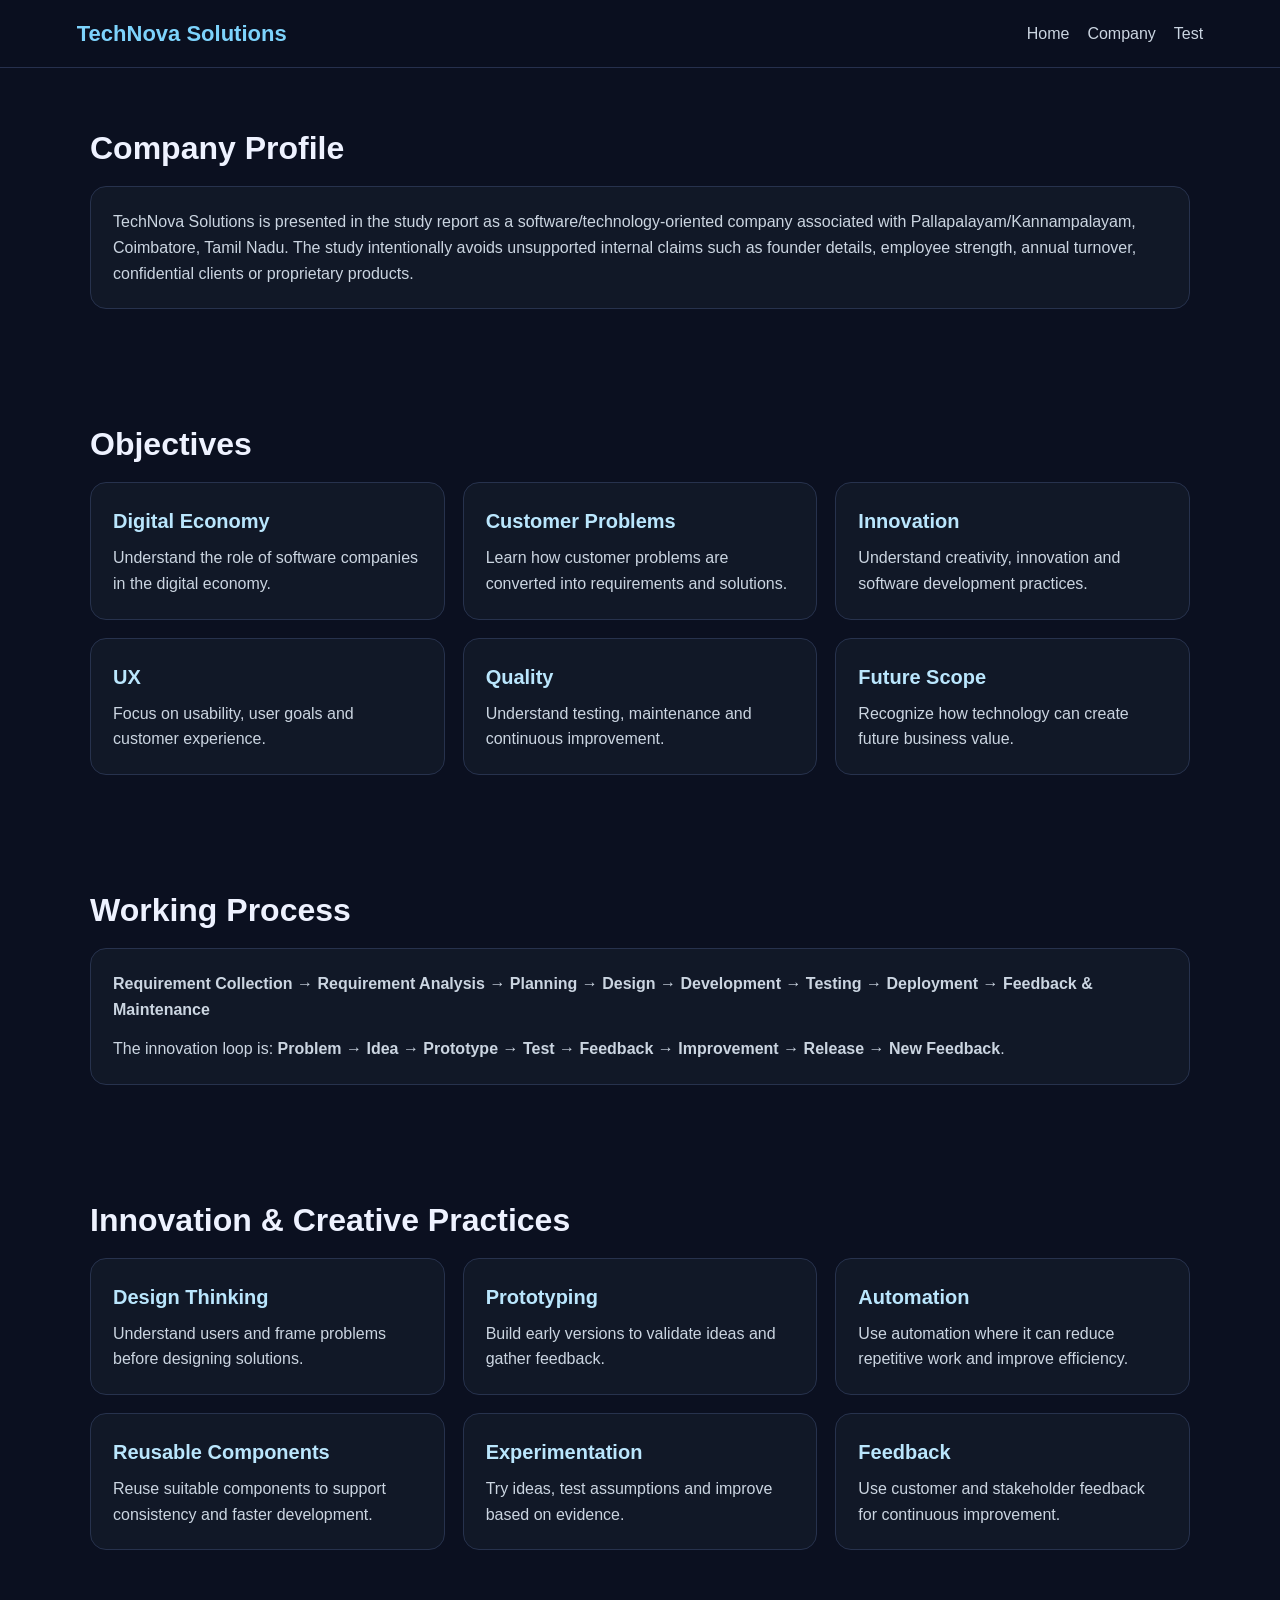
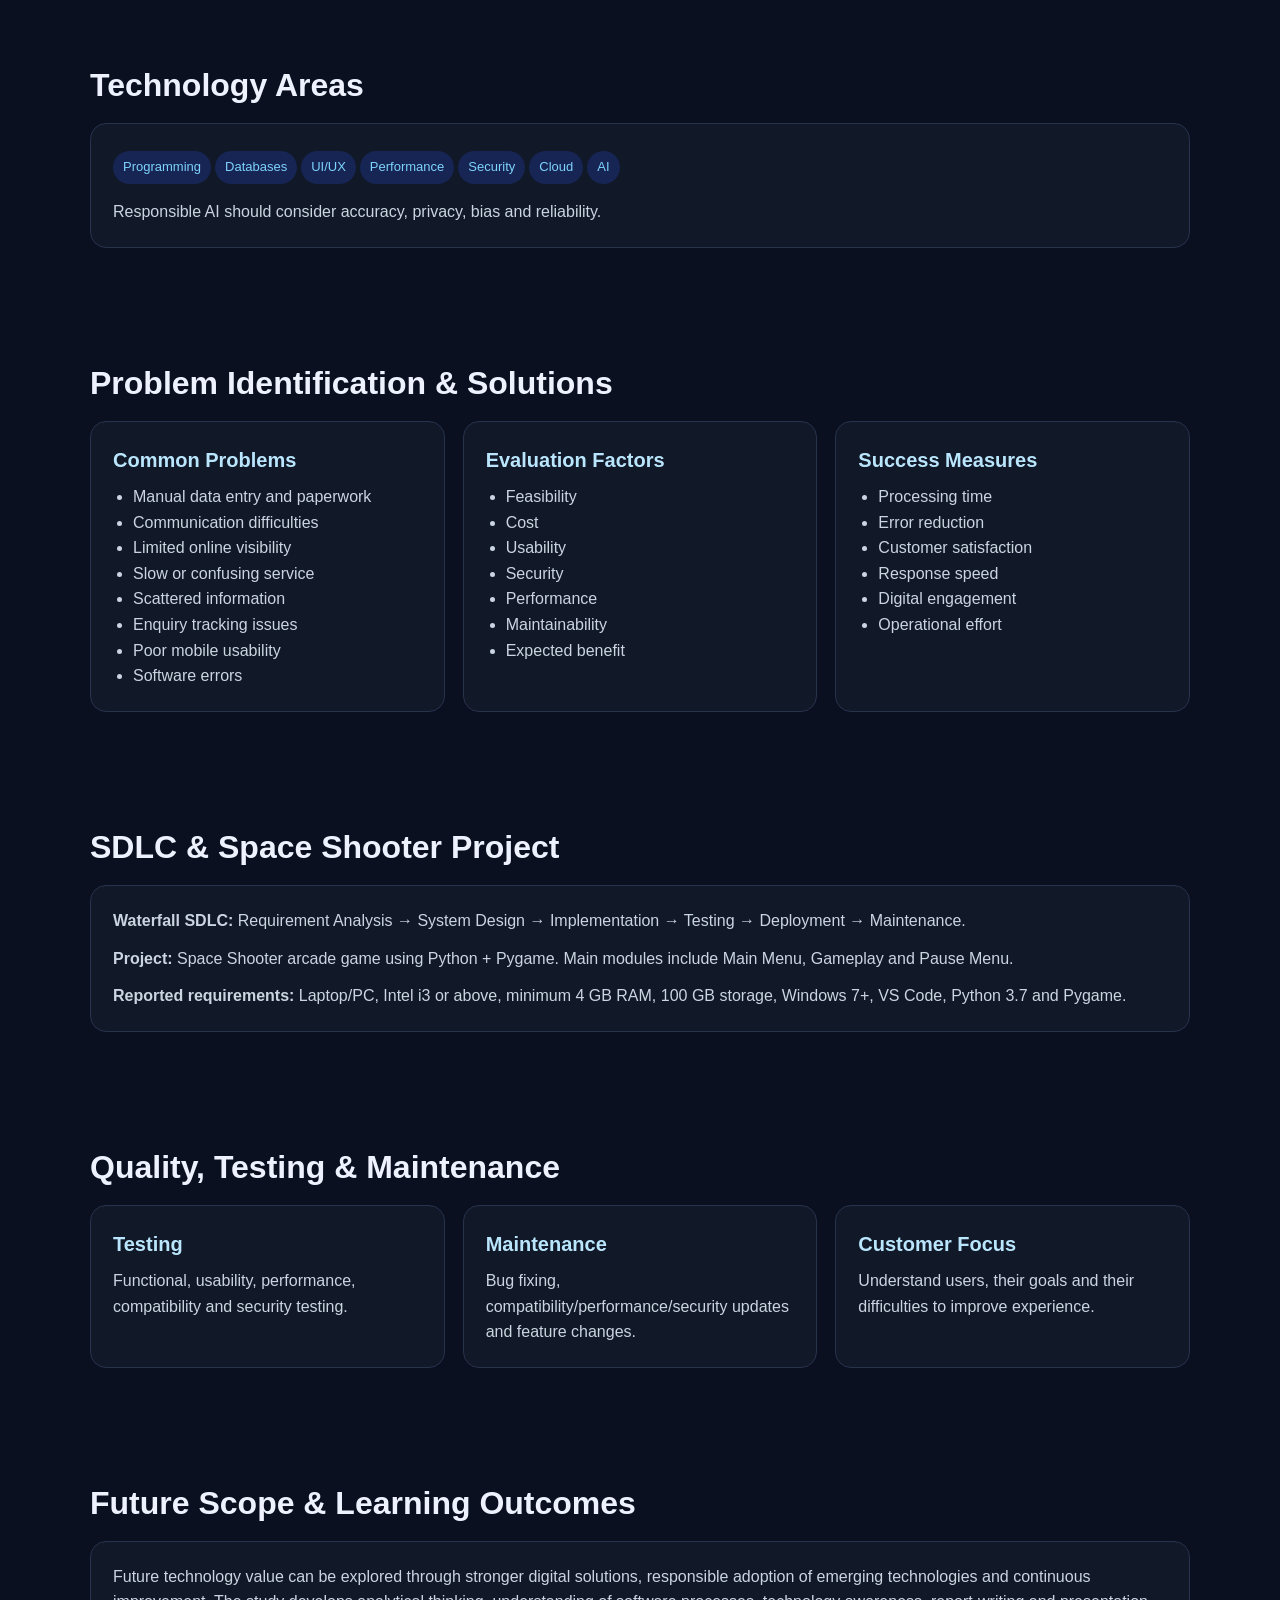
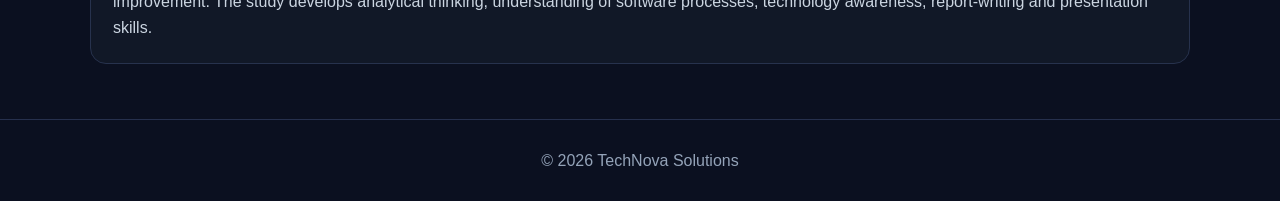
==== about.html @ 739c8f69 "Add files via upload" ====
<!doctype html><html><head><meta charset="utf-8"><meta name="viewport" content="width=device-width,initial-scale=1"><title>About | TechNova Solutions</title><link rel="stylesheet" href="style.css"></head><body>
<nav><a class="logo" href="index.html">TechNova Solutions</a><div class="navlinks">
<a href="index.html">Home</a><a href="about.html">Company</a><a href="test.html">Test</a></div></nav><section><div class="container"><h2>Company Profile</h2><div class="card"><p>TechNova Solutions is presented in the study report as a software/technology-oriented company associated with Pallapalayam/Kannampalayam, Coimbatore, Tamil Nadu. The study intentionally avoids unsupported internal claims such as founder details, employee strength, annual turnover, confidential clients or proprietary products.</p></div></div></section>
<section><div class="container"><h2>Objectives</h2><div class="grid">
<div class="card"><h3>Digital Economy</h3><p>Understand the role of software companies in the digital economy.</p></div>
<div class="card"><h3>Customer Problems</h3><p>Learn how customer problems are converted into requirements and solutions.</p></div>
<div class="card"><h3>Innovation</h3><p>Understand creativity, innovation and software development practices.</p></div>
<div class="card"><h3>UX</h3><p>Focus on usability, user goals and customer experience.</p></div>
<div class="card"><h3>Quality</h3><p>Understand testing, maintenance and continuous improvement.</p></div>
<div class="card"><h3>Future Scope</h3><p>Recognize how technology can create future business value.</p></div>
</div></div></section>
<section><div class="container"><h2>Working Process</h2><div class="card"><p><b>Requirement Collection → Requirement Analysis → Planning → Design → Development → Testing → Deployment → Feedback & Maintenance</b></p><p style="margin-top:14px">The innovation loop is: <b>Problem → Idea → Prototype → Test → Feedback → Improvement → Release → New Feedback</b>.</p></div></div></section>
<section><div class="container"><h2>Innovation & Creative Practices</h2><div class="grid">
<div class="card"><h3>Design Thinking</h3><p>Understand users and frame problems before designing solutions.</p></div>
<div class="card"><h3>Prototyping</h3><p>Build early versions to validate ideas and gather feedback.</p></div>
<div class="card"><h3>Automation</h3><p>Use automation where it can reduce repetitive work and improve efficiency.</p></div>
<div class="card"><h3>Reusable Components</h3><p>Reuse suitable components to support consistency and faster development.</p></div>
<div class="card"><h3>Experimentation</h3><p>Try ideas, test assumptions and improve based on evidence.</p></div>
<div class="card"><h3>Feedback</h3><p>Use customer and stakeholder feedback for continuous improvement.</p></div>
</div></div></section>
<section><div class="container"><h2>Technology Areas</h2><div class="card"><span class="badge">Programming</span><span class="badge">Databases</span><span class="badge">UI/UX</span><span class="badge">Performance</span><span class="badge">Security</span><span class="badge">Cloud</span><span class="badge">AI</span><p style="margin-top:15px">Responsible AI should consider accuracy, privacy, bias and reliability.</p></div></div></section>
<section><div class="container"><h2>Problem Identification & Solutions</h2><div class="grid">
<div class="card"><h3>Common Problems</h3><ul><li>Manual data entry and paperwork</li><li>Communication difficulties</li><li>Limited online visibility</li><li>Slow or confusing service</li><li>Scattered information</li><li>Enquiry tracking issues</li><li>Poor mobile usability</li><li>Software errors</li></ul></div>
<div class="card"><h3>Evaluation Factors</h3><ul><li>Feasibility</li><li>Cost</li><li>Usability</li><li>Security</li><li>Performance</li><li>Maintainability</li><li>Expected benefit</li></ul></div>
<div class="card"><h3>Success Measures</h3><ul><li>Processing time</li><li>Error reduction</li><li>Customer satisfaction</li><li>Response speed</li><li>Digital engagement</li><li>Operational effort</li></ul></div>
</div></div></section>
<section><div class="container"><h2>SDLC & Space Shooter Project</h2><div class="card"><p><b>Waterfall SDLC:</b> Requirement Analysis → System Design → Implementation → Testing → Deployment → Maintenance.</p><p style="margin-top:12px"><b>Project:</b> Space Shooter arcade game using Python + Pygame. Main modules include Main Menu, Gameplay and Pause Menu.</p><p style="margin-top:12px"><b>Reported requirements:</b> Laptop/PC, Intel i3 or above, minimum 4 GB RAM, 100 GB storage, Windows 7+, VS Code, Python 3.7 and Pygame.</p></div></div></section>
<section><div class="container"><h2>Quality, Testing & Maintenance</h2><div class="grid"><div class="card"><h3>Testing</h3><p>Functional, usability, performance, compatibility and security testing.</p></div><div class="card"><h3>Maintenance</h3><p>Bug fixing, compatibility/performance/security updates and feature changes.</p></div><div class="card"><h3>Customer Focus</h3><p>Understand users, their goals and their difficulties to improve experience.</p></div></div></div></section>
<section><div class="container"><h2>Future Scope & Learning Outcomes</h2><div class="card"><p>Future technology value can be explored through stronger digital solutions, responsible adoption of emerging technologies and continuous improvement. The study develops analytical thinking, understanding of software processes, technology awareness, report-writing and presentation skills.</p></div></div></section>
<footer>© 2026 TechNova Solutions</footer></body></html>
---- style.css ----
*{box-sizing:border-box;margin:0;padding:0}
body{font-family:Arial,Helvetica,sans-serif;background:#0b1020;color:#eef2ff;line-height:1.6}
a{text-decoration:none;color:inherit}
nav{position:sticky;top:0;z-index:10;background:rgba(11,16,32,.95);border-bottom:1px solid #26304d;padding:16px 6%;display:flex;justify-content:space-between;align-items:center}
.logo{font-size:22px;font-weight:800;color:#7dd3fc}.navlinks{display:flex;gap:18px;flex-wrap:wrap}.navlinks a{color:#cbd5e1}.navlinks a:hover{color:#7dd3fc}
.container{width:min(1100px,92%);margin:auto}.hero{padding:85px 0 65px;background:linear-gradient(135deg,#111936,#172554 55%,#0f172a)}
.hero h1{font-size:clamp(38px,7vw,68px);line-height:1.05;margin-bottom:18px}.hero p{max-width:760px;color:#cbd5e1;font-size:18px}
.btn{display:inline-block;margin-top:24px;padding:13px 20px;border-radius:10px;background:#38bdf8;color:#06111c;font-weight:700;border:0;cursor:pointer}.btn.secondary{background:#1e293b;color:#e2e8f0;margin-left:8px}
section{padding:55px 0}.grid{display:grid;grid-template-columns:repeat(3,1fr);gap:18px}.card{background:#111827;border:1px solid #27324d;border-radius:16px;padding:22px}.card h3{margin-bottom:8px;color:#bae6fd}.card p,.card li{color:#cbd5e1}.card ul{padding-left:20px}
h2{font-size:32px;margin-bottom:12px}h3{font-size:20px}
.badge{display:inline-block;padding:6px 10px;border-radius:999px;background:#172554;color:#7dd3fc;font-size:13px;margin:5px 4px 0 0}
form{background:#111827;border:1px solid #27324d;padding:24px;border-radius:16px;max-width:760px;margin:auto}
label{display:block;margin:14px 0 6px;font-weight:700}input,select{width:100%;padding:12px;border-radius:9px;border:1px solid #334155;background:#0f172a;color:#fff}
.question{padding:18px 0;border-bottom:1px solid #29354f}.question p{font-weight:700;margin-bottom:10px}.option{display:block;margin:8px 0;color:#cbd5e1}.option input{width:auto;margin-right:8px}
.notice{background:#172554;border:1px solid #31507a;padding:14px;border-radius:10px;margin:15px 0;color:#dbeafe}
footer{border-top:1px solid #26304d;padding:28px 0;color:#94a3b8;text-align:center}
@media(max-width:800px){.grid{grid-template-columns:1fr 1fr}.navlinks{gap:10px;font-size:14px}}
@media(max-width:560px){.grid{grid-template-columns:1fr}.hero{padding:60px 0}.btn.secondary{margin-left:0}.navlinks{display:none}}
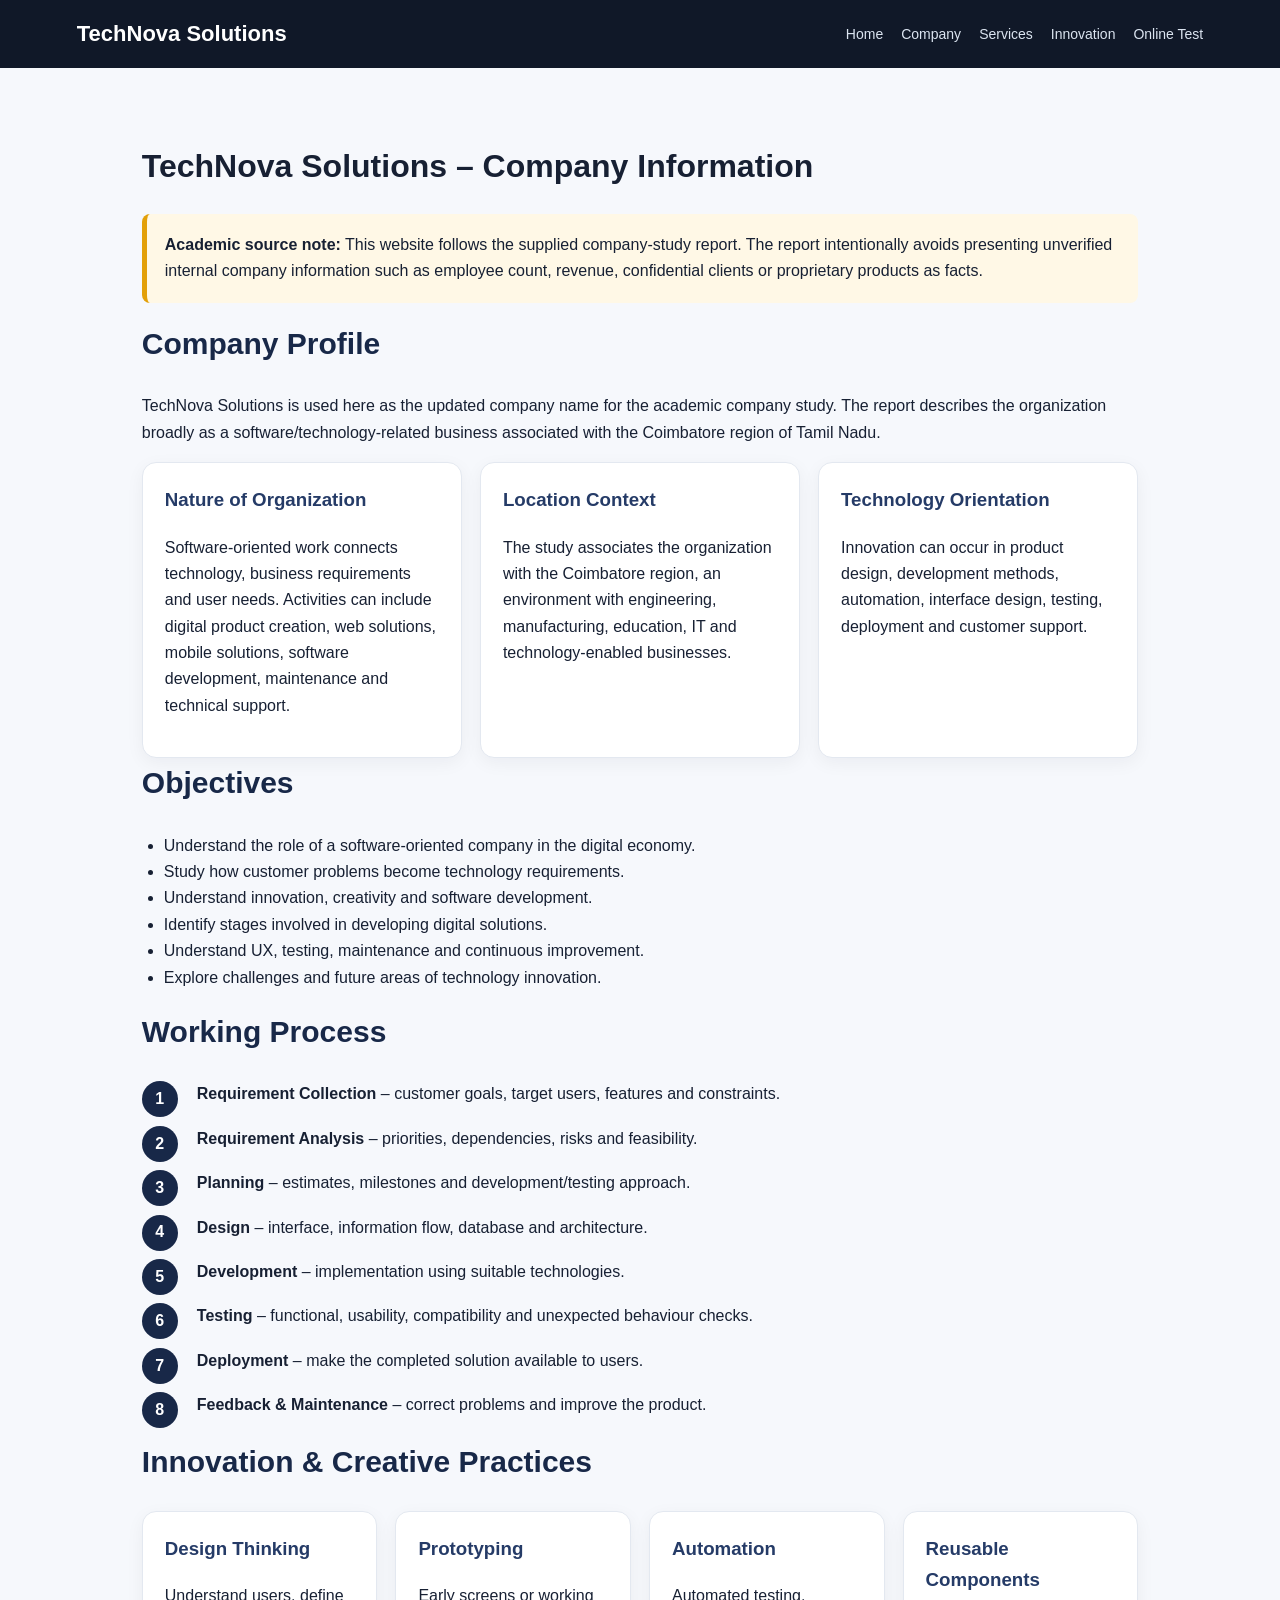
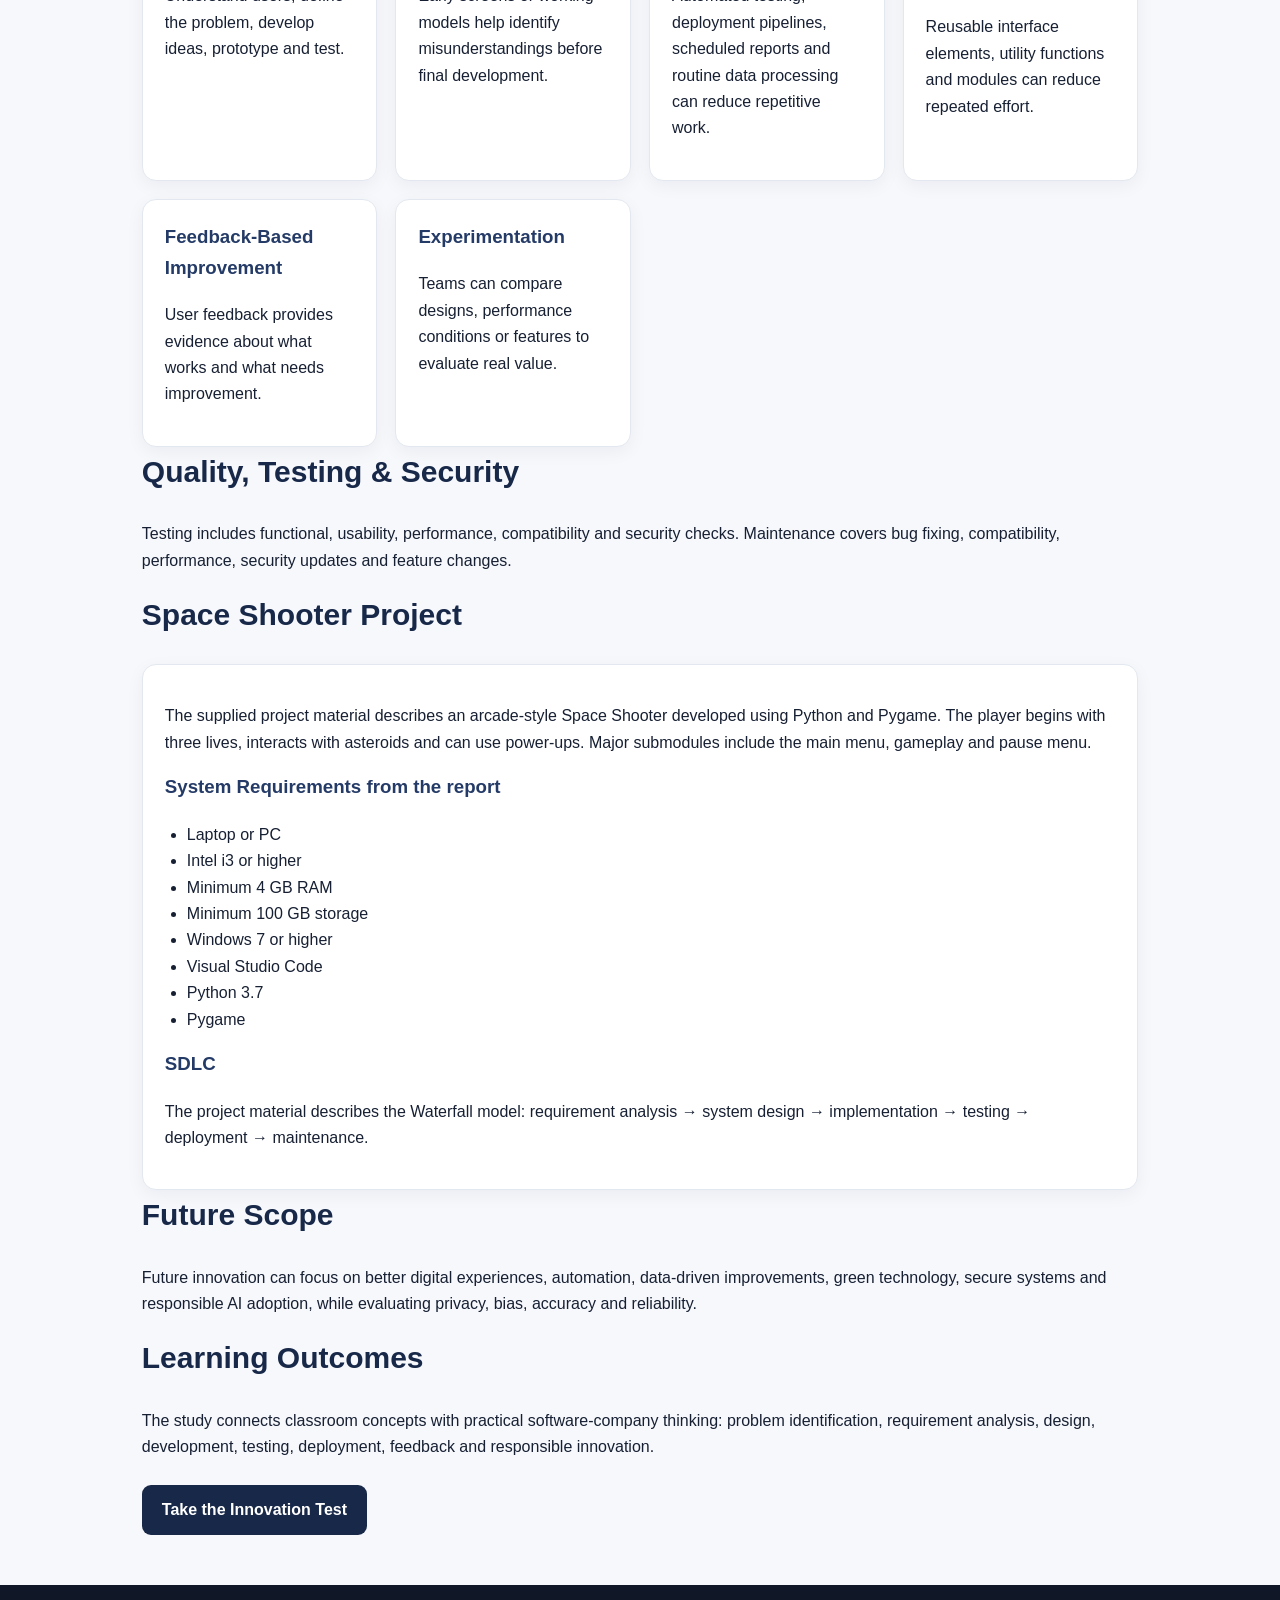
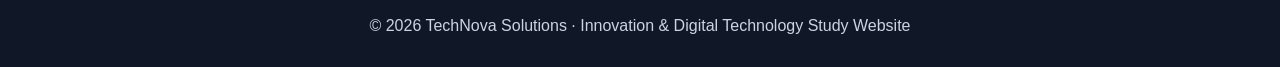
==== commit 71abf631: "Add files via upload" ====
--- a/about.html
+++ b/about.html
@@ -1,30 +1 @@
-<!doctype html><html><head><meta charset="utf-8"><meta name="viewport" content="width=device-width,initial-scale=1"><title>About | TechNova Solutions</title><link rel="stylesheet" href="style.css"></head><body>
-<nav><a class="logo" href="index.html">TechNova Solutions</a><div class="navlinks">
-<a href="index.html">Home</a><a href="about.html">Company</a><a href="test.html">Test</a></div></nav><section><div class="container"><h2>Company Profile</h2><div class="card"><p>TechNova Solutions is presented in the study report as a software/technology-oriented company associated with Pallapalayam/Kannampalayam, Coimbatore, Tamil Nadu. The study intentionally avoids unsupported internal claims such as founder details, employee strength, annual turnover, confidential clients or proprietary products.</p></div></div></section>
-<section><div class="container"><h2>Objectives</h2><div class="grid">
-<div class="card"><h3>Digital Economy</h3><p>Understand the role of software companies in the digital economy.</p></div>
-<div class="card"><h3>Customer Problems</h3><p>Learn how customer problems are converted into requirements and solutions.</p></div>
-<div class="card"><h3>Innovation</h3><p>Understand creativity, innovation and software development practices.</p></div>
-<div class="card"><h3>UX</h3><p>Focus on usability, user goals and customer experience.</p></div>
-<div class="card"><h3>Quality</h3><p>Understand testing, maintenance and continuous improvement.</p></div>
-<div class="card"><h3>Future Scope</h3><p>Recognize how technology can create future business value.</p></div>
-</div></div></section>
-<section><div class="container"><h2>Working Process</h2><div class="card"><p><b>Requirement Collection → Requirement Analysis → Planning → Design → Development → Testing → Deployment → Feedback & Maintenance</b></p><p style="margin-top:14px">The innovation loop is: <b>Problem → Idea → Prototype → Test → Feedback → Improvement → Release → New Feedback</b>.</p></div></div></section>
-<section><div class="container"><h2>Innovation & Creative Practices</h2><div class="grid">
-<div class="card"><h3>Design Thinking</h3><p>Understand users and frame problems before designing solutions.</p></div>
-<div class="card"><h3>Prototyping</h3><p>Build early versions to validate ideas and gather feedback.</p></div>
-<div class="card"><h3>Automation</h3><p>Use automation where it can reduce repetitive work and improve efficiency.</p></div>
-<div class="card"><h3>Reusable Components</h3><p>Reuse suitable components to support consistency and faster development.</p></div>
-<div class="card"><h3>Experimentation</h3><p>Try ideas, test assumptions and improve based on evidence.</p></div>
-<div class="card"><h3>Feedback</h3><p>Use customer and stakeholder feedback for continuous improvement.</p></div>
-</div></div></section>
-<section><div class="container"><h2>Technology Areas</h2><div class="card"><span class="badge">Programming</span><span class="badge">Databases</span><span class="badge">UI/UX</span><span class="badge">Performance</span><span class="badge">Security</span><span class="badge">Cloud</span><span class="badge">AI</span><p style="margin-top:15px">Responsible AI should consider accuracy, privacy, bias and reliability.</p></div></div></section>
-<section><div class="container"><h2>Problem Identification & Solutions</h2><div class="grid">
-<div class="card"><h3>Common Problems</h3><ul><li>Manual data entry and paperwork</li><li>Communication difficulties</li><li>Limited online visibility</li><li>Slow or confusing service</li><li>Scattered information</li><li>Enquiry tracking issues</li><li>Poor mobile usability</li><li>Software errors</li></ul></div>
-<div class="card"><h3>Evaluation Factors</h3><ul><li>Feasibility</li><li>Cost</li><li>Usability</li><li>Security</li><li>Performance</li><li>Maintainability</li><li>Expected benefit</li></ul></div>
-<div class="card"><h3>Success Measures</h3><ul><li>Processing time</li><li>Error reduction</li><li>Customer satisfaction</li><li>Response speed</li><li>Digital engagement</li><li>Operational effort</li></ul></div>
-</div></div></section>
-<section><div class="container"><h2>SDLC & Space Shooter Project</h2><div class="card"><p><b>Waterfall SDLC:</b> Requirement Analysis → System Design → Implementation → Testing → Deployment → Maintenance.</p><p style="margin-top:12px"><b>Project:</b> Space Shooter arcade game using Python + Pygame. Main modules include Main Menu, Gameplay and Pause Menu.</p><p style="margin-top:12px"><b>Reported requirements:</b> Laptop/PC, Intel i3 or above, minimum 4 GB RAM, 100 GB storage, Windows 7+, VS Code, Python 3.7 and Pygame.</p></div></div></section>
-<section><div class="container"><h2>Quality, Testing & Maintenance</h2><div class="grid"><div class="card"><h3>Testing</h3><p>Functional, usability, performance, compatibility and security testing.</p></div><div class="card"><h3>Maintenance</h3><p>Bug fixing, compatibility/performance/security updates and feature changes.</p></div><div class="card"><h3>Customer Focus</h3><p>Understand users, their goals and their difficulties to improve experience.</p></div></div></div></section>
-<section><div class="container"><h2>Future Scope & Learning Outcomes</h2><div class="card"><p>Future technology value can be explored through stronger digital solutions, responsible adoption of emerging technologies and continuous improvement. The study develops analytical thinking, understanding of software processes, technology awareness, report-writing and presentation skills.</p></div></div></section>
-<footer>© 2026 TechNova Solutions</footer></body></html>+<!doctype html><html><head><meta charset="utf-8"><meta name="viewport" content="width=device-width,initial-scale=1"><title>Company - TechNova Solutions</title><link rel="stylesheet" href="style.css"></head><body><nav><a class="brand" href="index.html">TechNova Solutions</a><div class="navlinks"><a href="index.html">Home</a><a href="about.html">Company</a><a href="index.html#services">Services</a><a href="index.html#innovation">Innovation</a><a href="test.html">Online Test</a></div></nav><main class="container"><h1>TechNova Solutions – Company Information</h1><p class="notice"><b>Academic source note:</b> This website follows the supplied company-study report. The report intentionally avoids presenting unverified internal company information such as employee count, revenue, confidential clients or proprietary products as facts.</p><section><h2>Company Profile</h2><p>TechNova Solutions is used here as the updated company name for the academic company study. The report describes the organization broadly as a software/technology-related business associated with the Coimbatore region of Tamil Nadu.</p><div class="grid"><div class="card"><h3>Nature of Organization</h3><p>Software-oriented work connects technology, business requirements and user needs. Activities can include digital product creation, web solutions, mobile solutions, software development, maintenance and technical support.</p></div><div class="card"><h3>Location Context</h3><p>The study associates the organization with the Coimbatore region, an environment with engineering, manufacturing, education, IT and technology-enabled businesses.</p></div><div class="card"><h3>Technology Orientation</h3><p>Innovation can occur in product design, development methods, automation, interface design, testing, deployment and customer support.</p></div></div></section><section><h2>Objectives</h2><ul><li>Understand the role of a software-oriented company in the digital economy.</li><li>Study how customer problems become technology requirements.</li><li>Understand innovation, creativity and software development.</li><li>Identify stages involved in developing digital solutions.</li><li>Understand UX, testing, maintenance and continuous improvement.</li><li>Explore challenges and future areas of technology innovation.</li></ul></section><section><h2>Working Process</h2><div class="steps"><div class="step"><b>Requirement Collection</b> – customer goals, target users, features and constraints.</div><div class="step"><b>Requirement Analysis</b> – priorities, dependencies, risks and feasibility.</div><div class="step"><b>Planning</b> – estimates, milestones and development/testing approach.</div><div class="step"><b>Design</b> – interface, information flow, database and architecture.</div><div class="step"><b>Development</b> – implementation using suitable technologies.</div><div class="step"><b>Testing</b> – functional, usability, compatibility and unexpected behaviour checks.</div><div class="step"><b>Deployment</b> – make the completed solution available to users.</div><div class="step"><b>Feedback & Maintenance</b> – correct problems and improve the product.</div></div></section><section><h2>Innovation & Creative Practices</h2><div class="grid"><div class="card"><h3>Design Thinking</h3><p>Understand users, define the problem, develop ideas, prototype and test.</p></div><div class="card"><h3>Prototyping</h3><p>Early screens or working models help identify misunderstandings before final development.</p></div><div class="card"><h3>Automation</h3><p>Automated testing, deployment pipelines, scheduled reports and routine data processing can reduce repetitive work.</p></div><div class="card"><h3>Reusable Components</h3><p>Reusable interface elements, utility functions and modules can reduce repeated effort.</p></div><div class="card"><h3>Feedback-Based Improvement</h3><p>User feedback provides evidence about what works and what needs improvement.</p></div><div class="card"><h3>Experimentation</h3><p>Teams can compare designs, performance conditions or features to evaluate real value.</p></div></div></section><section><h2>Quality, Testing & Security</h2><p>Testing includes functional, usability, performance, compatibility and security checks. Maintenance covers bug fixing, compatibility, performance, security updates and feature changes.</p></section><section id="project"><h2>Space Shooter Project</h2><div class="card"><p>The supplied project material describes an arcade-style Space Shooter developed using Python and Pygame. The player begins with three lives, interacts with asteroids and can use power-ups. Major submodules include the main menu, gameplay and pause menu.</p><h3>System Requirements from the report</h3><ul><li>Laptop or PC</li><li>Intel i3 or higher</li><li>Minimum 4 GB RAM</li><li>Minimum 100 GB storage</li><li>Windows 7 or higher</li><li>Visual Studio Code</li><li>Python 3.7</li><li>Pygame</li></ul><h3>SDLC</h3><p>The project material describes the Waterfall model: requirement analysis → system design → implementation → testing → deployment → maintenance.</p></div></section><section><h2>Future Scope</h2><p>Future innovation can focus on better digital experiences, automation, data-driven improvements, green technology, secure systems and responsible AI adoption, while evaluating privacy, bias, accuracy and reliability.</p></section><section><h2>Learning Outcomes</h2><p>The study connects classroom concepts with practical software-company thinking: problem identification, requirement analysis, design, development, testing, deployment, feedback and responsible innovation.</p></section><a class="btn dark" href="test.html">Take the Innovation Test</a></main><div class="footer">© 2026 TechNova Solutions · Innovation & Digital Technology Study Website</div></body></html>
--- a/style.css
+++ b/style.css
@@ -1,19 +1 @@
-
-*{box-sizing:border-box;margin:0;padding:0}
-body{font-family:Arial,Helvetica,sans-serif;background:#0b1020;color:#eef2ff;line-height:1.6}
-a{text-decoration:none;color:inherit}
-nav{position:sticky;top:0;z-index:10;background:rgba(11,16,32,.95);border-bottom:1px solid #26304d;padding:16px 6%;display:flex;justify-content:space-between;align-items:center}
-.logo{font-size:22px;font-weight:800;color:#7dd3fc}.navlinks{display:flex;gap:18px;flex-wrap:wrap}.navlinks a{color:#cbd5e1}.navlinks a:hover{color:#7dd3fc}
-.container{width:min(1100px,92%);margin:auto}.hero{padding:85px 0 65px;background:linear-gradient(135deg,#111936,#172554 55%,#0f172a)}
-.hero h1{font-size:clamp(38px,7vw,68px);line-height:1.05;margin-bottom:18px}.hero p{max-width:760px;color:#cbd5e1;font-size:18px}
-.btn{display:inline-block;margin-top:24px;padding:13px 20px;border-radius:10px;background:#38bdf8;color:#06111c;font-weight:700;border:0;cursor:pointer}.btn.secondary{background:#1e293b;color:#e2e8f0;margin-left:8px}
-section{padding:55px 0}.grid{display:grid;grid-template-columns:repeat(3,1fr);gap:18px}.card{background:#111827;border:1px solid #27324d;border-radius:16px;padding:22px}.card h3{margin-bottom:8px;color:#bae6fd}.card p,.card li{color:#cbd5e1}.card ul{padding-left:20px}
-h2{font-size:32px;margin-bottom:12px}h3{font-size:20px}
-.badge{display:inline-block;padding:6px 10px;border-radius:999px;background:#172554;color:#7dd3fc;font-size:13px;margin:5px 4px 0 0}
-form{background:#111827;border:1px solid #27324d;padding:24px;border-radius:16px;max-width:760px;margin:auto}
-label{display:block;margin:14px 0 6px;font-weight:700}input,select{width:100%;padding:12px;border-radius:9px;border:1px solid #334155;background:#0f172a;color:#fff}
-.question{padding:18px 0;border-bottom:1px solid #29354f}.question p{font-weight:700;margin-bottom:10px}.option{display:block;margin:8px 0;color:#cbd5e1}.option input{width:auto;margin-right:8px}
-.notice{background:#172554;border:1px solid #31507a;padding:14px;border-radius:10px;margin:15px 0;color:#dbeafe}
-footer{border-top:1px solid #26304d;padding:28px 0;color:#94a3b8;text-align:center}
-@media(max-width:800px){.grid{grid-template-columns:1fr 1fr}.navlinks{gap:10px;font-size:14px}}
-@media(max-width:560px){.grid{grid-template-columns:1fr}.hero{padding:60px 0}.btn.secondary{margin-left:0}.navlinks{display:none}}
+*{box-sizing:border-box}body{margin:0;font-family:Arial,sans-serif;color:#172033;background:#f6f8fc;line-height:1.65}nav{background:#101828;color:white;padding:16px 6%;display:flex;justify-content:space-between;align-items:center;position:sticky;top:0;z-index:5}.brand{font-size:22px;font-weight:800;color:#fff;text-decoration:none}.navlinks{display:flex;gap:18px;flex-wrap:wrap}.navlinks a{color:#dbe4f0;text-decoration:none;font-size:14px}.navlinks a:hover{color:#fff}.hero{padding:80px 7%;background:linear-gradient(135deg,#182848,#4b6cb7);color:white}.hero h1{font-size:48px;margin:0 0 14px}.hero p{max-width:850px;font-size:18px}.btn{display:inline-block;padding:12px 20px;border-radius:9px;background:#fff;color:#182848;text-decoration:none;font-weight:700;margin:8px 8px 0 0}.btn.dark{background:#182848;color:#fff}.container{max-width:1150px;margin:auto;padding:50px 6%}h2{font-size:30px;margin-top:0;color:#182848}h3{color:#253b67}.grid{display:grid;grid-template-columns:repeat(auto-fit,minmax(230px,1fr));gap:18px}.card{background:#fff;border:1px solid #e3e8f0;border-radius:14px;padding:22px;box-shadow:0 5px 18px rgba(16,24,40,.05)}.card h3{margin-top:0}.pill{display:inline-block;padding:5px 10px;border-radius:20px;background:#eaf0ff;color:#294a9b;font-size:13px;margin:4px}.steps{counter-reset:s}.step{position:relative;padding-left:55px;margin:18px 0}.step:before{counter-increment:s;content:counter(s);position:absolute;left:0;top:0;width:36px;height:36px;border-radius:50%;background:#182848;color:#fff;display:grid;place-items:center;font-weight:700}.notice{background:#fff8e6;border-left:5px solid #e3a008;padding:18px;border-radius:8px}.formbox{max-width:650px;margin:auto;background:white;padding:30px;border-radius:14px}.formbox label{display:block;margin-top:14px;font-weight:700}.formbox input{width:100%;padding:12px;border:1px solid #ccd4df;border-radius:8px;margin-top:6px}.formbox button{margin-top:20px;padding:12px 20px;border:0;border-radius:8px;background:#182848;color:#fff;font-weight:700;cursor:pointer}.q{background:#fff;padding:20px;border-radius:12px;margin:16px 0;border:1px solid #e3e8f0}.q label{display:block;margin:8px 0}.footer{background:#101828;color:#cbd5e1;padding:28px 6%;text-align:center}ul{padding-left:22px}.logoMark{font-weight:900;letter-spacing:.5px}@media(max-width:700px){.hero h1{font-size:36px}nav{align-items:flex-start;gap:10px;flex-direction:column}.navlinks{gap:10px}}
